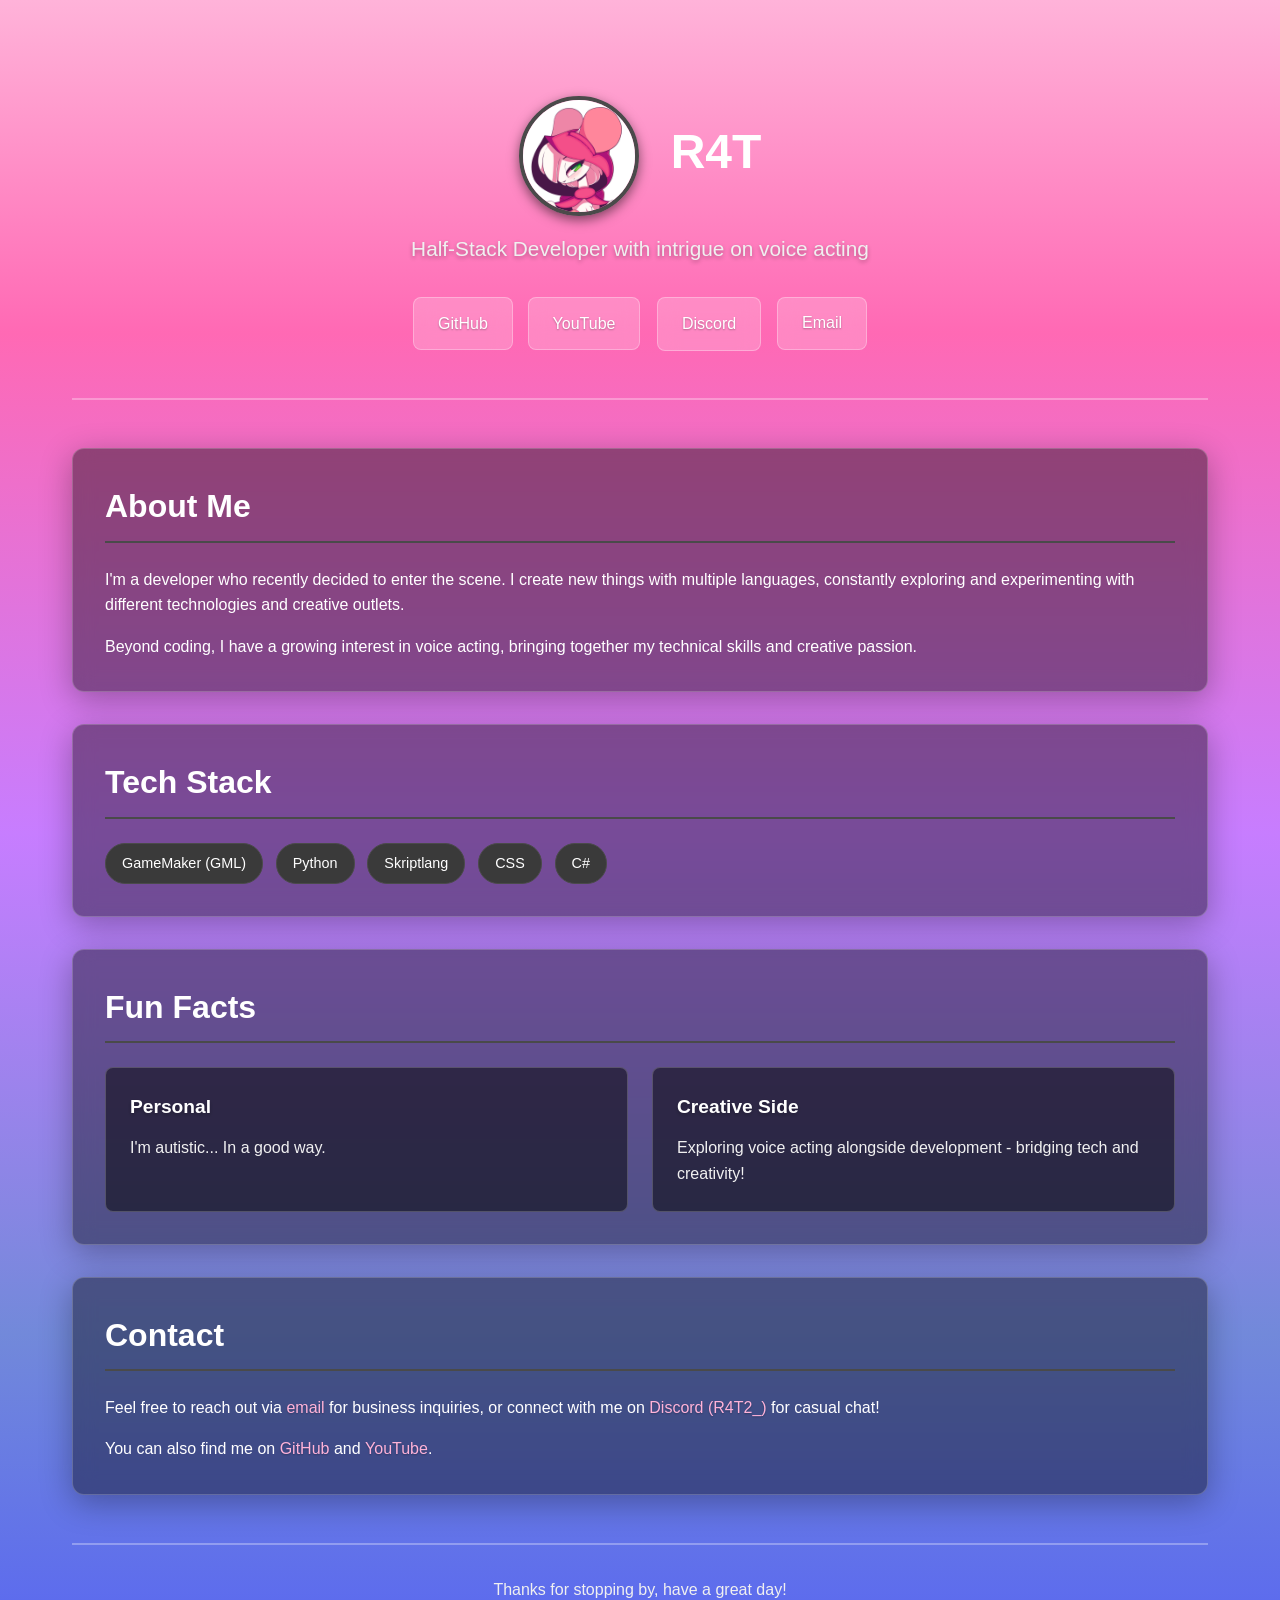
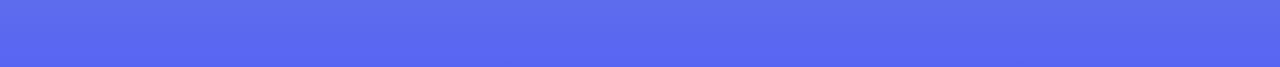
==== index.html @ 2de9c1d5 "main" ====
<!DOCTYPE html>
<html lang="en">
<head>
  <meta charset="UTF-8">
  <meta name="viewport" content="width=device-width, initial-scale=1.0">
  <title>R4T - Developer Portfolio</title>
  <style>
    * {
      margin: 0;
      padding: 0;
      box-sizing: border-box;
    }

    body {
      background: linear-gradient(180deg, #ffb3d9 0%, #ff69b4 20%, #c77dff 50%, #7289da 80%, #5865F2 100%);
      font-family: 'Segoe UI', Tahoma, Geneva, Verdana, sans-serif;
      color: #ffffff;
      line-height: 1.6;
      min-height: 100vh;
    }

    .container {
      max-width: 1200px;
      margin: 0 auto;
      padding: 2rem;
    }

    header {
      text-align: center;
      padding: 4rem 0 3rem;
      border-bottom: 2px solid rgba(255, 255, 255, 0.3);
      margin-bottom: 3rem;
    }

    .header-content {
      display: flex;
      align-items: center;
      justify-content: center;
      gap: 2rem;
      margin-bottom: 1rem;
      flex-wrap: wrap;
    }

    .profile-pic {
      width: 120px;
      height: 120px;
      border-radius: 50%;
      border: 4px solid #4a4a4a;
      object-fit: cover;
      box-shadow: 0 4px 12px rgba(0, 0, 0, 0.5);
    }

    h1 {
      font-size: 3rem;
      color: #ffffff;
      margin-bottom: 0.5rem;
      font-weight: 600;
    }

    .subtitle {
      font-size: 1.3rem;
      color: #f0f0f0;
      margin-bottom: 2rem;
      text-shadow: 0 2px 4px rgba(0, 0, 0, 0.3);
    }

    .quick-links {
      display: flex;
      gap: 1rem;
      justify-content: center;
      flex-wrap: wrap;
      margin-top: 2rem;
    }

    .btn {
      padding: 0.8rem 1.5rem;
      background: rgba(255, 255, 255, 0.2);
      color: #fff;
      text-decoration: none;
      border-radius: 8px;
      transition: all 0.3s ease;
      border: 1px solid rgba(255, 255, 255, 0.3);
      backdrop-filter: blur(10px);
    }

    .btn:hover {
      background: rgba(255, 255, 255, 0.3);
      transform: translateY(-2px);
      box-shadow: 0 4px 12px rgba(0, 0, 0, 0.2);
    }

    .section {
      background: rgba(0, 0, 0, 0.4);
      backdrop-filter: blur(10px);
      padding: 2rem;
      border-radius: 12px;
      margin-bottom: 2rem;
      border: 1px solid rgba(255, 255, 255, 0.2);
      box-shadow: 0 8px 32px rgba(0, 0, 0, 0.3);
    }

    h2 {
      color: #ffffff;
      font-size: 2rem;
      margin-bottom: 1.5rem;
      padding-bottom: 0.5rem;
      border-bottom: 2px solid #4a4a4a;
    }

    .info-grid {
      display: grid;
      grid-template-columns: repeat(auto-fit, minmax(250px, 1fr));
      gap: 1.5rem;
      margin-top: 1.5rem;
    }

    .info-card {
      background: rgba(0, 0, 0, 0.5);
      padding: 1.5rem;
      border-radius: 8px;
      border: 1px solid rgba(255, 255, 255, 0.2);
    }

    .info-card h3 {
      color: #fff;
      margin-bottom: 0.8rem;
      font-size: 1.2rem;
      text-shadow: 0 2px 4px rgba(0, 0, 0, 0.3);
    }

    .info-card p {
      color: #f0f0f0;
      line-height: 1.6;
    }

    a {
      color: #ffb3d9;
      text-decoration: none;
      transition: color 0.3s ease;
      font-weight: 500;
      text-shadow: 0 1px 2px rgba(0, 0, 0, 0.3);
    }

    a:hover {
      color: #ffd4ec;
      text-decoration: underline;
    }

    code {
      background: #1a1a1a;
      padding: 0.2rem 0.4rem;
      border-radius: 4px;
      font-family: 'Courier New', monospace;
      color: #e0e0e0;
    }

    .tech-stack {
      display: flex;
      flex-wrap: wrap;
      gap: 0.8rem;
      margin-top: 1rem;
    }

    .tech-tag {
      background: #3a3a3a;
      padding: 0.5rem 1rem;
      border-radius: 20px;
      font-size: 0.9rem;
      border: 1px solid #4a4a4a;
    }

    footer {
      text-align: center;
      padding: 2rem 0;
      margin-top: 3rem;
      border-top: 2px solid rgba(255, 255, 255, 0.3);
      color: #f0f0f0;
    }

    @media (max-width: 768px) {
      h1 {
        font-size: 2rem;
      }
      
      .subtitle {
        font-size: 1rem;
      }

      .container {
        padding: 1rem;
      }

      .section {
        padding: 1.5rem;
      }

      .header-content {
        flex-direction: column;
        gap: 1rem;
      }

      .profile-pic {
        width: 100px;
        height: 100px;
      }
    }
  </style>
  <link rel="icon" href="./assets/favicon.ico" type="image/x-icon">
  <meta name="description" content="R4T's developer portfolio - Half-Stack Developer with intrigue on voice acting">
</head>
<body>
  <div class="container">
    <header>
      <div class="header-content">
        <img src="./assets/R4T.png" alt="R4T profile picture" class="profile-pic">
        <h1>R4T</h1>
      </div>
      <p class="subtitle">Half-Stack Developer with intrigue on voice acting</p>
      <div class="quick-links">
        <a href="https://github.com/RATR2" class="btn" target="_blank" rel="noopener noreferrer">GitHub</a>
        <a href="https://www.youtube.com/@RATR_2" class="btn" target="_blank" rel="noopener noreferrer">YouTube</a>
        <a href="https://discord.com/users/R4T2_" class="btn" target="_blank" rel="noopener noreferrer">Discord</a>
        <a href="mailto:potatobear000@gmail.com" class="btn">Email</a>
      </div>
    </header>

    <section class="section">
      <h2>About Me</h2>
      <p>
        I'm a developer who recently decided to enter the scene. I create new things with multiple languages, constantly exploring and experimenting with different technologies and creative outlets.
      </p>
      <p style="margin-top: 1rem;">
        Beyond coding, I have a growing interest in voice acting, bringing together my technical skills and creative passion.
      </p>
    </section>

    <section class="section">
      <h2>Tech Stack</h2>
      <div class="tech-stack">
        <span class="tech-tag">GameMaker (GML)</span>
        <span class="tech-tag">Python</span>
        <span class="tech-tag">Skriptlang</span>
        <span class="tech-tag">CSS</span>
        <span class="tech-tag">C#</span>
      </div>
    </section>

    <section class="section">
      <h2>Fun Facts</h2>
      <div class="info-grid">
        <div class="info-card">
          <h3>Personal</h3>
          <p>I'm autistic... In a good way.</p>
        </div>
        <div class="info-card">
          <h3>Creative Side</h3>
          <p>Exploring voice acting alongside development - bridging tech and creativity!</p>
        </div>
      </div>
    </section>

    <section class="section">
      <h2>Contact</h2>
      <p>
        Feel free to reach out via <a href="mailto:potatobear000@gmail.com">email</a> for business inquiries, or connect with me on <a href="https://discord.com/users/R4T2_" target="_blank" rel="noopener noreferrer">Discord (R4T2_)</a> for casual chat!
      </p>
      <p style="margin-top: 1rem;">
        You can also find me on <a href="https://github.com/RATR2" target="_blank" rel="noopener noreferrer">GitHub</a> and <a href="https://www.youtube.com/@RATR_2" target="_blank" rel="noopener noreferrer">YouTube</a>.
      </p>
    </section>

    <footer>
      <p>Thanks for stopping by, have a great day!</p>
    </footer>
  </div>
</body>
</html>
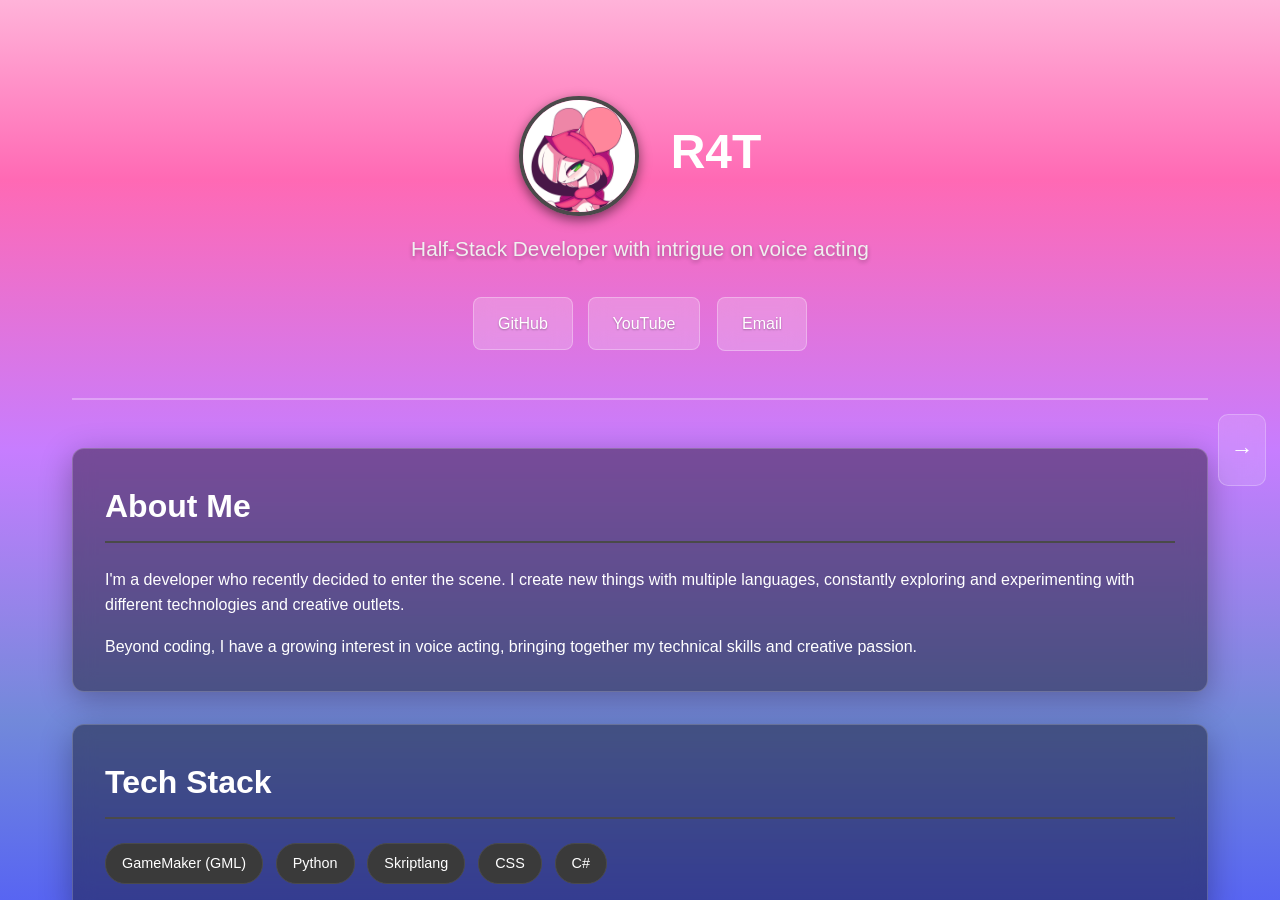
==== commit 2b478b90: "update" ====
--- a/index.html
+++ b/index.html
@@ -11,12 +11,41 @@
       box-sizing: border-box;
     }
 
-    body {
+    html, body {
+      overflow: hidden;
+      height: 100%;
+      width: 100%;
+    }
+
+    .pages-wrapper {
+      display: flex;
+      width: 200vw;
+      height: 100vh;
+      transition: transform 0.7s cubic-bezier(0.77, 0, 0.175, 1);
+      will-change: transform;
+    }
+
+    .page {
+      width: 100vw;
+      height: 100vh;
+      flex-shrink: 0;
+      overflow-y: auto;
+    }
+
+    /* ── PAGE 1 ── */
+    #page-1 {
       background: linear-gradient(180deg, #ffb3d9 0%, #ff69b4 20%, #c77dff 50%, #7289da 80%, #5865F2 100%);
       font-family: 'Segoe UI', Tahoma, Geneva, Verdana, sans-serif;
       color: #ffffff;
       line-height: 1.6;
-      min-height: 100vh;
+    }
+
+    /* ── PAGE 2 ── */
+    #page-2 {
+      background: linear-gradient(180deg, #0d0d1a 0%, #12122a 40%, #0a0a1f 100%);
+      font-family: 'Segoe UI', Tahoma, Geneva, Verdana, sans-serif;
+      color: #ffffff;
+      line-height: 1.6;
     }
 
     .container {
@@ -25,6 +54,37 @@
       padding: 2rem;
     }
 
+    /* ── NAV ARROWS ── */
+    .nav-arrow {
+      position: fixed;
+      top: 50%;
+      transform: translateY(-50%);
+      z-index: 1000;
+      background: rgba(255, 255, 255, 0.12);
+      backdrop-filter: blur(12px);
+      border: 1px solid rgba(255, 255, 255, 0.25);
+      color: #fff;
+      width: 48px;
+      height: 72px;
+      border-radius: 10px;
+      cursor: pointer;
+      display: flex;
+      align-items: center;
+      justify-content: center;
+      font-size: 1.4rem;
+      transition: background 0.25s, transform 0.25s;
+      user-select: none;
+    }
+
+    .nav-arrow:hover {
+      background: rgba(255, 255, 255, 0.25);
+      transform: translateY(-50%) scale(1.08);
+    }
+
+    #arrow-right { right: 14px; }
+    #arrow-left  { left: 14px; display: none; }
+
+    /* ── PAGE 1 STYLES ── */
     header {
       text-align: center;
       padding: 4rem 0 3rem;
@@ -97,6 +157,7 @@
       margin-bottom: 2rem;
       border: 1px solid rgba(255, 255, 255, 0.2);
       box-shadow: 0 8px 32px rgba(0, 0, 0, 0.3);
+      transition: transform 0.1s ease-out;
     }
 
     h2 {
@@ -119,6 +180,7 @@
       padding: 1.5rem;
       border-radius: 8px;
       border: 1px solid rgba(255, 255, 255, 0.2);
+      transition: transform 0.1s ease-out;
     }
 
     .info-card h3 {
@@ -177,101 +239,411 @@
       color: #f0f0f0;
     }
 
+    /* ── PAGE 2 STYLES ── */
+    .works-header {
+      text-align: center;
+      padding: 4rem 0 3rem;
+      border-bottom: 2px solid rgba(255, 255, 255, 0.1);
+      margin-bottom: 3rem;
+    }
+
+    .works-header h1 {
+      font-size: 3rem;
+      background: linear-gradient(135deg, #c77dff, #ffb3d9);
+      -webkit-background-clip: text;
+      -webkit-text-fill-color: transparent;
+      background-clip: text;
+    }
+
+    .works-header .subtitle {
+      color: rgba(255, 255, 255, 0.55);
+      font-size: 1.1rem;
+      text-shadow: none;
+    }
+
+    .work-card {
+      display: flex;
+      align-items: flex-start;
+      gap: 2rem;
+      background: rgba(255, 255, 255, 0.04);
+      border: 1px solid rgba(255, 255, 255, 0.1);
+      border-radius: 16px;
+      padding: 1.8rem;
+      margin-bottom: 1.8rem;
+      transition: border-color 0.3s, box-shadow 0.3s, transform 0.15s ease-out;
+    }
+
+    .work-card:hover {
+      border-color: rgba(199, 125, 255, 0.45);
+      box-shadow: 0 8px 40px rgba(199, 125, 255, 0.12);
+      transform: translateY(-2px);
+    }
+
+    .work-video {
+      flex-shrink: 0;
+      width: 280px;
+      aspect-ratio: 16 / 9;
+      border-radius: 10px;
+      overflow: hidden;
+      background: #0d0d1a;
+      border: 1px solid rgba(255, 255, 255, 0.08);
+    }
+
+    .work-video iframe {
+      width: 100%;
+      height: 100%;
+      border: none;
+      display: block;
+    }
+
+    .work-info { flex: 1; }
+
+    .work-info h3 {
+      font-size: 1.4rem;
+      color: #fff;
+      margin-bottom: 0.6rem;
+      font-weight: 600;
+    }
+
+    .work-info p {
+      color: rgba(255, 255, 255, 0.7);
+      line-height: 1.65;
+      font-size: 0.97rem;
+    }
+
+    .work-tags {
+      display: flex;
+      flex-wrap: wrap;
+      gap: 0.5rem;
+      margin-top: 1rem;
+    }
+
+    .work-tag {
+      background: rgba(199, 125, 255, 0.15);
+      border: 1px solid rgba(199, 125, 255, 0.35);
+      color: #d4a0ff;
+      padding: 0.25rem 0.75rem;
+      border-radius: 20px;
+      font-size: 0.82rem;
+    }
+
+    .works-footer {
+      text-align: center;
+      padding: 2rem 0;
+      margin-top: 3rem;
+      border-top: 1px solid rgba(255, 255, 255, 0.1);
+      color: rgba(255, 255, 255, 0.4);
+      font-size: 0.9rem;
+    }
+
     @media (max-width: 768px) {
-      h1 {
-        font-size: 2rem;
-      }
-      
-      .subtitle {
-        font-size: 1rem;
-      }
-
-      .container {
-        padding: 1rem;
-      }
-
-      .section {
-        padding: 1.5rem;
-      }
-
-      .header-content {
-        flex-direction: column;
-        gap: 1rem;
-      }
-
-      .profile-pic {
-        width: 100px;
-        height: 100px;
-      }
+      h1 { font-size: 2rem; }
+      .subtitle { font-size: 1rem; }
+      .container { padding: 1rem; }
+      .section { padding: 1.5rem; }
+      .header-content { flex-direction: column; gap: 1rem; }
+      .profile-pic { width: 100px; height: 100px; }
+      .work-card { flex-direction: column; gap: 1.2rem; }
+      .work-video { width: 100%; }
+      .nav-arrow { width: 38px; height: 58px; font-size: 1.1rem; }
     }
   </style>
   <link rel="icon" href="./assets/favicon.ico" type="image/x-icon">
   <meta name="description" content="R4T's developer portfolio - Half-Stack Developer with intrigue on voice acting">
 </head>
 <body>
-  <div class="container">
-    <header>
-      <div class="header-content">
-        <img src="./assets/R4T.png" alt="R4T profile picture" class="profile-pic">
-        <h1>R4T</h1>
+
+  <button class="nav-arrow" id="arrow-left"  aria-label="Go to About">&#8592;</button>
+  <button class="nav-arrow" id="arrow-right" aria-label="Go to Works">&#8594;</button>
+
+  <div class="pages-wrapper" id="pages-wrapper">
+
+    <!-- ══════════════ PAGE 1 — ABOUT ══════════════ -->
+    <div class="page" id="page-1">
+      <div class="container">
+        <header>
+          <div class="header-content">
+            <img src="./assets/R4T.png" alt="R4T profile picture" class="profile-pic">
+            <h1>R4T</h1>
+          </div>
+          <p class="subtitle">Half-Stack Developer with intrigue on voice acting</p>
+          <div class="quick-links">
+            <a href="https://github.com/RATR2" class="btn" target="_blank" rel="noopener noreferrer">GitHub</a>
+            <a href="https://www.youtube.com/@RATR_2" class="btn" target="_blank" rel="noopener noreferrer">YouTube</a>
+            <a href="/cdn-cgi/l/email-protection#03736c7762776c6166627133333343646e626a6f2d606c6e" class="btn">Email</a>
+          </div>
+        </header>
+
+        <section class="section" data-tilt>
+          <h2>About Me</h2>
+          <p>
+            I'm a developer who recently decided to enter the scene. I create new things with multiple languages, constantly exploring and experimenting with different technologies and creative outlets.
+          </p>
+          <p style="margin-top: 1rem;">
+            Beyond coding, I have a growing interest in voice acting, bringing together my technical skills and creative passion.
+          </p>
+        </section>
+
+        <section class="section" data-tilt>
+          <h2>Tech Stack</h2>
+          <div class="tech-stack">
+            <span class="tech-tag">GameMaker (GML)</span>
+            <span class="tech-tag">Python</span>
+            <span class="tech-tag">Skriptlang</span>
+            <span class="tech-tag">CSS</span>
+            <span class="tech-tag">C#</span>
+          </div>
+        </section>
+
+        <section class="section" data-tilt>
+          <h2>Fun Facts</h2>
+          <div class="info-grid">
+            <div class="info-card">
+              <h3>Personal</h3>
+              <p>I'm autistic... In a good way.</p>
+            </div>
+            <div class="info-card">
+              <h3>Creative Side</h3>
+              <p>Exploring voice acting alongside development - bridging tech and creativity!</p>
+            </div>
+          </div>
+        </section>
+
+        <section class="section" data-tilt>
+          <h2>Contact</h2>
+          <p>
+            Feel free to reach out via <a href="/cdn-cgi/l/email-protection#0878677c697c676a6d697a383838486f65696164266b6765">email</a> for business inquiries!
+          </p>
+          <p style="margin-top: 1rem;">
+            You can also find me on <a href="https://github.com/RATR2" target="_blank" rel="noopener noreferrer">GitHub</a> and <a href="https://www.youtube.com/@RATR_2" target="_blank" rel="noopener noreferrer">YouTube</a>.
+          </p>
+        </section>
+
+        <footer>
+          <p>Thanks for stopping by, have a great day!</p>
+        </footer>
       </div>
-      <p class="subtitle">Half-Stack Developer with intrigue on voice acting</p>
-      <div class="quick-links">
-        <a href="https://github.com/RATR2" class="btn" target="_blank" rel="noopener noreferrer">GitHub</a>
-        <a href="https://www.youtube.com/@RATR_2" class="btn" target="_blank" rel="noopener noreferrer">YouTube</a>
-        <a href="https://discord.com/users/R4T2_" class="btn" target="_blank" rel="noopener noreferrer">Discord</a>
-        <a href="mailto:potatobear000@gmail.com" class="btn">Email</a>
+    </div>
+
+    <!-- ══════════════ PAGE 2 — WORKS ══════════════ -->
+    <div class="page" id="page-2">
+      <div class="container">
+        <div class="works-header">
+          <h1>My Works</h1>
+          <p class="subtitle">Projects, plugins &amp; experiments</p>
+        </div>
+
+        <div class="work-card">
+          <div class="work-video">
+            <iframe referrerpolicy="strict-origin-when-cross-origin" src="https://www.youtube.com/embed/CAK4T8-maa0"
+              
+               ></iframe>
+          </div>
+          <div class="work-info">
+            <h3>GUI System Demo</h3>
+            <p>A fun personal project — a simple GUI with some cool features. Everything was handled client side.</p>
+            <div class="work-tags">
+              <span class="work-tag">Client-side</span>
+              <span class="work-tag">GUI</span>
+            </div>
+          </div>
+        </div>
+
+        <div class="work-card">
+          <div class="work-video">
+            <iframe referrerpolicy="strict-origin-when-cross-origin" src="https://www.youtube.com/embed/mYnFAqsI93s"
+              
+               ></iframe>
+          </div>
+          <div class="work-info">
+            <h3>Jujutsu Kaisen — Piercing Blood</h3>
+            <p>My second time using player animation techniques in Skript + BetterModel. A recreation of the Piercing Blood ability from JJK.</p>
+            <div class="work-tags">
+              <span class="work-tag">Skriptlang</span>
+              <span class="work-tag">BetterModel</span>
+              <span class="work-tag">Minecraft</span>
+            </div>
+          </div>
+        </div>
+
+        <div class="work-card">
+          <div class="work-video">
+            <iframe referrerpolicy="strict-origin-when-cross-origin" src="https://www.youtube.com/embed/eFWC4hpw1FM"
+              
+               ></iframe>
+          </div>
+          <div class="work-info">
+            <h3>Jujutsu Kaisen — Domain Expansion</h3>
+            <p>A minimal Domain Expansion-esque effect made with Skript + BetterModel. This was my first time ever using BetterModel.</p>
+            <div class="work-tags">
+              <span class="work-tag">Skriptlang</span>
+              <span class="work-tag">BetterModel</span>
+              <span class="work-tag">Minecraft</span>
+            </div>
+          </div>
+        </div>
+
+        <div class="work-card">
+          <div class="work-video">
+            <iframe referrerpolicy="strict-origin-when-cross-origin" src="https://www.youtube.com/embed/ex_nZgEmEiI"
+              
+               ></iframe>
+          </div>
+          <div class="work-info">
+            <h3>Rituals</h3>
+            <p>Custom ritual system for SMPs. Planning to remake this with BetterModel to make it even better.</p>
+            <div class="work-tags">
+              <span class="work-tag">Skriptlang</span>
+              <span class="work-tag">Minecraft</span>
+              <span class="work-tag">Commission-ready</span>
+            </div>
+          </div>
+        </div>
+
+        <div class="work-card">
+          <div class="work-video">
+            <iframe referrerpolicy="strict-origin-when-cross-origin" src="https://www.youtube.com/embed/Cyx90DedUnQ"
+              
+               ></iframe>
+          </div>
+          <div class="work-info">
+            <h3>Texturepack Commission</h3>
+            <p>A texturepack commission — the particles weren't mine, though I could definitely pull those off.</p>
+            <div class="work-tags">
+              <span class="work-tag">Texturepack</span>
+              <span class="work-tag">Commission</span>
+              <span class="work-tag">Minecraft</span>
+            </div>
+          </div>
+        </div>
+
+        <div class="work-card">
+          <div class="work-video">
+            <iframe referrerpolicy="strict-origin-when-cross-origin" src="https://www.youtube.com/embed/Oqjc1ruTnBg"
+              
+               ></iframe>
+          </div>
+          <div class="work-info">
+            <h3>Deltarune Mod</h3>
+            <p>Unrelated to Minecraft — I learned how to mod Deltarune and made this. A fun detour into GameMaker modding.</p>
+            <div class="work-tags">
+              <span class="work-tag">GameMaker</span>
+              <span class="work-tag">Deltarune</span>
+              <span class="work-tag">Modding</span>
+            </div>
+          </div>
+        </div>
+
+        <div class="work-card">
+          <div class="work-video">
+            <iframe referrerpolicy="strict-origin-when-cross-origin" src="https://www.youtube.com/embed/jq5yUU-wjas"
+              
+               ></iframe>
+          </div>
+          <div class="work-info">
+            <h3>Spark SMP Test</h3>
+            <p>One of my earliest developments ever — my very first ability. It never got used, but hey, we start somewhere. 😭</p>
+            <div class="work-tags">
+              <span class="work-tag">Skriptlang</span>
+              <span class="work-tag">Minecraft</span>
+              <span class="work-tag">First Project</span>
+            </div>
+          </div>
+        </div>
+
+        <div class="work-card">
+          <div class="work-video">
+            <iframe referrerpolicy="strict-origin-when-cross-origin" src="https://www.youtube.com/embed/JyWoLlxuLLM"
+              
+               ></iframe>
+          </div>
+          <div class="work-info">
+            <h3>Marine SMP</h3>
+            <p>Assisted on this project, handling mostly backend work. A fun collaboration overall.</p>
+            <div class="work-tags">
+              <span class="work-tag">Skriptlang</span>
+              <span class="work-tag">Minecraft</span>
+              <span class="work-tag">Collaboration</span>
+            </div>
+          </div>
+        </div>
+
+        <div class="work-card">
+          <div class="work-video">
+            <iframe referrerpolicy="strict-origin-when-cross-origin" src="https://www.youtube.com/embed/0_fOG9cK6gU"
+              
+               ></iframe>
+          </div>
+          <div class="work-info">
+            <h3>Chara?</h3>
+            <p>The pinnacle of my dev skills at the time. I could redo this now — much, much better.</p>
+            <div class="work-tags">
+              <span class="work-tag">Skriptlang</span>
+              <span class="work-tag">Minecraft</span>
+              <span class="work-tag">Showcase</span>
+            </div>
+          </div>
+        </div>
+
+        <div class="works-footer">
+          <p>More coming soon · <a href="https://github.com/RATR2" target="_blank" rel="noopener noreferrer">GitHub</a> · <a href="https://www.youtube.com/@RATR_2" target="_blank" rel="noopener noreferrer">YouTube</a></p>
+        </div>
       </div>
-    </header>
-
-    <section class="section">
-      <h2>About Me</h2>
-      <p>
-        I'm a developer who recently decided to enter the scene. I create new things with multiple languages, constantly exploring and experimenting with different technologies and creative outlets.
-      </p>
-      <p style="margin-top: 1rem;">
-        Beyond coding, I have a growing interest in voice acting, bringing together my technical skills and creative passion.
-      </p>
-    </section>
-
-    <section class="section">
-      <h2>Tech Stack</h2>
-      <div class="tech-stack">
-        <span class="tech-tag">GameMaker (GML)</span>
-        <span class="tech-tag">Python</span>
-        <span class="tech-tag">Skriptlang</span>
-        <span class="tech-tag">CSS</span>
-        <span class="tech-tag">C#</span>
-      </div>
-    </section>
-
-    <section class="section">
-      <h2>Fun Facts</h2>
-      <div class="info-grid">
-        <div class="info-card">
-          <h3>Personal</h3>
-          <p>I'm autistic... In a good way.</p>
-        </div>
-        <div class="info-card">
-          <h3>Creative Side</h3>
-          <p>Exploring voice acting alongside development - bridging tech and creativity!</p>
-        </div>
-      </div>
-    </section>
-
-    <section class="section">
-      <h2>Contact</h2>
-      <p>
-        Feel free to reach out via <a href="mailto:potatobear000@gmail.com">email</a> for business inquiries, or connect with me on <a href="https://discord.com/users/R4T2_" target="_blank" rel="noopener noreferrer">Discord (R4T2_)</a> for casual chat!
-      </p>
-      <p style="margin-top: 1rem;">
-        You can also find me on <a href="https://github.com/RATR2" target="_blank" rel="noopener noreferrer">GitHub</a> and <a href="https://www.youtube.com/@RATR_2" target="_blank" rel="noopener noreferrer">YouTube</a>.
-      </p>
-    </section>
-
-    <footer>
-      <p>Thanks for stopping by, have a great day!</p>
-    </footer>
-  </div>
+    </div>
+
+  </div><!-- /pages-wrapper -->
+
+  <script>
+    window.addEventListener('DOMContentLoaded', function() {
+      var wrapper    = document.getElementById('pages-wrapper');
+      var arrowLeft  = document.getElementById('arrow-left');
+      var arrowRight = document.getElementById('arrow-right');
+      var currentPage = 0;
+      var totalPages  = 2;
+
+      function goTo(page) {
+        currentPage = Math.max(0, Math.min(page, totalPages - 1));
+        wrapper.style.transform = 'translateX(-' + (currentPage * 100) + 'vw)';
+        arrowLeft.style.display  = currentPage > 0              ? 'flex' : 'none';
+        arrowRight.style.display = currentPage < totalPages - 1 ? 'flex' : 'none';
+      }
+
+      arrowRight.addEventListener('click', function() { goTo(currentPage + 1); });
+      arrowLeft.addEventListener ('click', function() { goTo(currentPage - 1); });
+
+      document.addEventListener('keydown', function(e) {
+        if (e.key === 'ArrowRight') goTo(currentPage + 1);
+        if (e.key === 'ArrowLeft')  goTo(currentPage - 1);
+      });
+    });
+
+    // Tilt effect (page 1 only)
+    const hasHover = window.matchMedia('(hover: hover) and (pointer: fine)').matches;
+    if (hasHover) {
+      document.querySelectorAll('[data-tilt]').forEach(section => {
+        section.addEventListener('mousemove', (e) => {
+          const rect = section.getBoundingClientRect();
+          const rotateX = (e.clientY - rect.top  - rect.height / 2) / 20;
+          const rotateY = (rect.width / 2 - (e.clientX - rect.left)) / 20;
+          section.style.transform = `perspective(1000px) rotateX(${rotateX}deg) rotateY(${rotateY}deg) scale(1.02)`;
+        });
+        section.addEventListener('mouseleave', () => {
+          section.style.transform = 'perspective(1000px) rotateX(0) rotateY(0) scale(1)';
+        });
+      });
+
+      document.querySelectorAll('.info-card').forEach(card => {
+        card.addEventListener('mousemove', (e) => {
+          const rect = card.getBoundingClientRect();
+          const rotateX = (e.clientY - rect.top  - rect.height / 2) / 30;
+          const rotateY = (rect.width / 2 - (e.clientX - rect.left)) / 30;
+          card.style.transform = `perspective(1000px) rotateX(${rotateX}deg) rotateY(${rotateY}deg)`;
+        });
+        card.addEventListener('mouseleave', () => {
+          card.style.transform = 'perspective(1000px) rotateX(0) rotateY(0)';
+        });
+      });
+    }
+  </script>
 </body>
 </html>
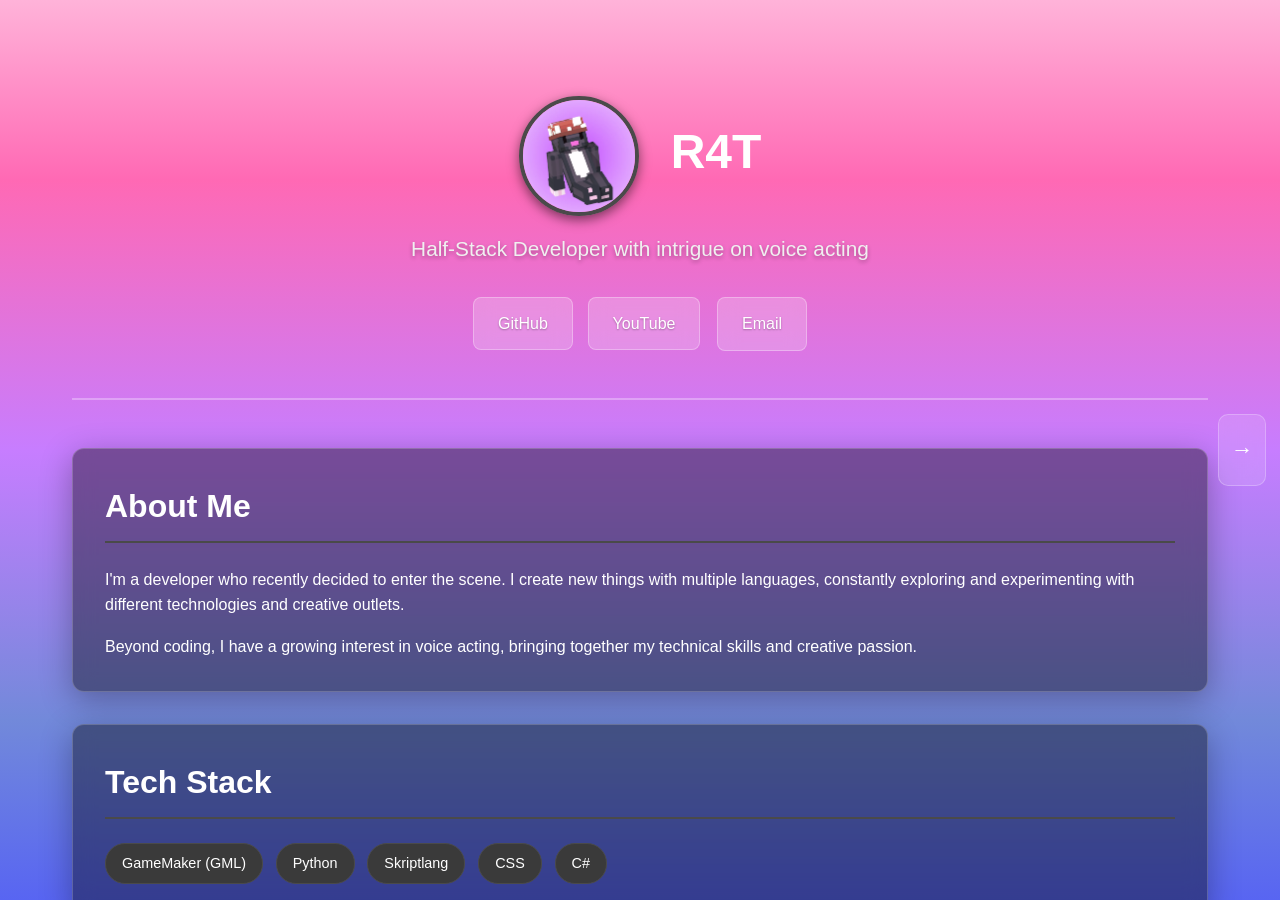
==== commit d266d6d5: "a" ====
--- a/index.html
+++ b/index.html
@@ -264,12 +264,12 @@
     .work-card {
       display: flex;
       align-items: flex-start;
-      gap: 2rem;
+      gap: 2.5rem;
       background: rgba(255, 255, 255, 0.04);
       border: 1px solid rgba(255, 255, 255, 0.1);
       border-radius: 16px;
-      padding: 1.8rem;
-      margin-bottom: 1.8rem;
+      padding: 2.5rem;
+      margin-bottom: 2.5rem;
       transition: border-color 0.3s, box-shadow 0.3s, transform 0.15s ease-out;
     }
 
@@ -281,7 +281,7 @@
 
     .work-video {
       flex-shrink: 0;
-      width: 280px;
+      width: 480px;
       aspect-ratio: 16 / 9;
       border-radius: 10px;
       overflow: hidden;
@@ -348,7 +348,7 @@
       .nav-arrow { width: 38px; height: 58px; font-size: 1.1rem; }
     }
   </style>
-  <link rel="icon" href="./assets/favicon.ico" type="image/x-icon">
+  <link rel="icon" href="./assets/R4T2.png" type="image/png">
   <meta name="description" content="R4T's developer portfolio - Half-Stack Developer with intrigue on voice acting">
 </head>
 <body>
@@ -358,12 +358,12 @@
 
   <div class="pages-wrapper" id="pages-wrapper">
 
-    <!-- ══════════════ PAGE 1 — ABOUT ══════════════ -->
+    <!-- ══════════════ PAGE 1 - ABOUT ══════════════ -->
     <div class="page" id="page-1">
       <div class="container">
         <header>
           <div class="header-content">
-            <img src="./assets/R4T.png" alt="R4T profile picture" class="profile-pic">
+            <img src="./assets/R4T2.png" alt="R4T profile picture" class="profile-pic">
             <h1>R4T</h1>
           </div>
           <p class="subtitle">Half-Stack Developer with intrigue on voice acting</p>
@@ -425,7 +425,7 @@
       </div>
     </div>
 
-    <!-- ══════════════ PAGE 2 — WORKS ══════════════ -->
+    <!-- ══════════════ PAGE 2 - WORKS ══════════════ -->
     <div class="page" id="page-2">
       <div class="container">
         <div class="works-header">
@@ -435,13 +435,13 @@
 
         <div class="work-card">
           <div class="work-video">
-            <iframe referrerpolicy="strict-origin-when-cross-origin" src="https://www.youtube.com/embed/CAK4T8-maa0"
+            <iframe referrerpolicy="strict-origin-when-cross-origin" allow="accelerometer; autoplay; clipboard-write; encrypted-media; gyroscope; picture-in-picture" allowfullscreen src="https://www.youtube.com/embed/CAK4T8-maa0"
               
                ></iframe>
           </div>
           <div class="work-info">
             <h3>GUI System Demo</h3>
-            <p>A fun personal project — a simple GUI with some cool features. Everything was handled client side.</p>
+            <p>A fun personal project - a simple GUI with some cool features. Everything was handled client side.</p>
             <div class="work-tags">
               <span class="work-tag">Client-side</span>
               <span class="work-tag">GUI</span>
@@ -451,12 +451,12 @@
 
         <div class="work-card">
           <div class="work-video">
-            <iframe referrerpolicy="strict-origin-when-cross-origin" src="https://www.youtube.com/embed/mYnFAqsI93s"
-              
-               ></iframe>
-          </div>
-          <div class="work-info">
-            <h3>Jujutsu Kaisen — Piercing Blood</h3>
+            <iframe referrerpolicy="strict-origin-when-cross-origin" allow="accelerometer; autoplay; clipboard-write; encrypted-media; gyroscope; picture-in-picture" allowfullscreen src="https://www.youtube.com/embed/mYnFAqsI93s"
+              
+               ></iframe>
+          </div>
+          <div class="work-info">
+            <h3>Jujutsu Kaisen - Piercing Blood</h3>
             <p>My second time using player animation techniques in Skript + BetterModel. A recreation of the Piercing Blood ability from JJK.</p>
             <div class="work-tags">
               <span class="work-tag">Skriptlang</span>
@@ -468,12 +468,12 @@
 
         <div class="work-card">
           <div class="work-video">
-            <iframe referrerpolicy="strict-origin-when-cross-origin" src="https://www.youtube.com/embed/eFWC4hpw1FM"
-              
-               ></iframe>
-          </div>
-          <div class="work-info">
-            <h3>Jujutsu Kaisen — Domain Expansion</h3>
+            <iframe referrerpolicy="strict-origin-when-cross-origin" allow="accelerometer; autoplay; clipboard-write; encrypted-media; gyroscope; picture-in-picture" allowfullscreen src="https://www.youtube.com/embed/eFWC4hpw1FM"
+              
+               ></iframe>
+          </div>
+          <div class="work-info">
+            <h3>Jujutsu Kaisen - Domain Expansion</h3>
             <p>A minimal Domain Expansion-esque effect made with Skript + BetterModel. This was my first time ever using BetterModel.</p>
             <div class="work-tags">
               <span class="work-tag">Skriptlang</span>
@@ -485,7 +485,7 @@
 
         <div class="work-card">
           <div class="work-video">
-            <iframe referrerpolicy="strict-origin-when-cross-origin" src="https://www.youtube.com/embed/ex_nZgEmEiI"
+            <iframe referrerpolicy="strict-origin-when-cross-origin" allow="accelerometer; autoplay; clipboard-write; encrypted-media; gyroscope; picture-in-picture" allowfullscreen src="https://www.youtube.com/embed/ex_nZgEmEiI"
               
                ></iframe>
           </div>
@@ -502,13 +502,13 @@
 
         <div class="work-card">
           <div class="work-video">
-            <iframe referrerpolicy="strict-origin-when-cross-origin" src="https://www.youtube.com/embed/Cyx90DedUnQ"
+            <iframe referrerpolicy="strict-origin-when-cross-origin" allow="accelerometer; autoplay; clipboard-write; encrypted-media; gyroscope; picture-in-picture" allowfullscreen src="https://www.youtube.com/embed/Cyx90DedUnQ"
               
                ></iframe>
           </div>
           <div class="work-info">
             <h3>Texturepack Commission</h3>
-            <p>A texturepack commission — the particles weren't mine, though I could definitely pull those off.</p>
+            <p>A texturepack commission - the particles weren't mine, though I could definitely pull those off.</p>
             <div class="work-tags">
               <span class="work-tag">Texturepack</span>
               <span class="work-tag">Commission</span>
@@ -519,13 +519,13 @@
 
         <div class="work-card">
           <div class="work-video">
-            <iframe referrerpolicy="strict-origin-when-cross-origin" src="https://www.youtube.com/embed/Oqjc1ruTnBg"
+            <iframe referrerpolicy="strict-origin-when-cross-origin" allow="accelerometer; autoplay; clipboard-write; encrypted-media; gyroscope; picture-in-picture" allowfullscreen src="https://www.youtube.com/embed/Oqjc1ruTnBg"
               
                ></iframe>
           </div>
           <div class="work-info">
             <h3>Deltarune Mod</h3>
-            <p>Unrelated to Minecraft — I learned how to mod Deltarune and made this. A fun detour into GameMaker modding.</p>
+            <p>Unrelated to Minecraft - I learned how to mod Deltarune and made this. A fun detour into GameMaker modding.</p>
             <div class="work-tags">
               <span class="work-tag">GameMaker</span>
               <span class="work-tag">Deltarune</span>
@@ -536,13 +536,13 @@
 
         <div class="work-card">
           <div class="work-video">
-            <iframe referrerpolicy="strict-origin-when-cross-origin" src="https://www.youtube.com/embed/jq5yUU-wjas"
+            <iframe referrerpolicy="strict-origin-when-cross-origin" allow="accelerometer; autoplay; clipboard-write; encrypted-media; gyroscope; picture-in-picture" allowfullscreen src="https://www.youtube.com/embed/jq5yUU-wjas"
               
                ></iframe>
           </div>
           <div class="work-info">
             <h3>Spark SMP Test</h3>
-            <p>One of my earliest developments ever — my very first ability. It never got used, but hey, we start somewhere. 😭</p>
+            <p>One of my earliest developments ever - my very first ability. It never got used, but hey, we start somewhere. 😭</p>
             <div class="work-tags">
               <span class="work-tag">Skriptlang</span>
               <span class="work-tag">Minecraft</span>
@@ -553,7 +553,7 @@
 
         <div class="work-card">
           <div class="work-video">
-            <iframe referrerpolicy="strict-origin-when-cross-origin" src="https://www.youtube.com/embed/JyWoLlxuLLM"
+            <iframe referrerpolicy="strict-origin-when-cross-origin" allow="accelerometer; autoplay; clipboard-write; encrypted-media; gyroscope; picture-in-picture" allowfullscreen src="https://www.youtube.com/embed/JyWoLlxuLLM"
               
                ></iframe>
           </div>
@@ -570,13 +570,13 @@
 
         <div class="work-card">
           <div class="work-video">
-            <iframe referrerpolicy="strict-origin-when-cross-origin" src="https://www.youtube.com/embed/0_fOG9cK6gU"
+            <iframe referrerpolicy="strict-origin-when-cross-origin" allow="accelerometer; autoplay; clipboard-write; encrypted-media; gyroscope; picture-in-picture" allowfullscreen src="https://www.youtube.com/embed/0_fOG9cK6gU"
               
                ></iframe>
           </div>
           <div class="work-info">
             <h3>Chara?</h3>
-            <p>The pinnacle of my dev skills at the time. I could redo this now — much, much better.</p>
+            <p>The pinnacle of my dev skills at the time. I could redo this now - much, much better.</p>
             <div class="work-tags">
               <span class="work-tag">Skriptlang</span>
               <span class="work-tag">Minecraft</span>
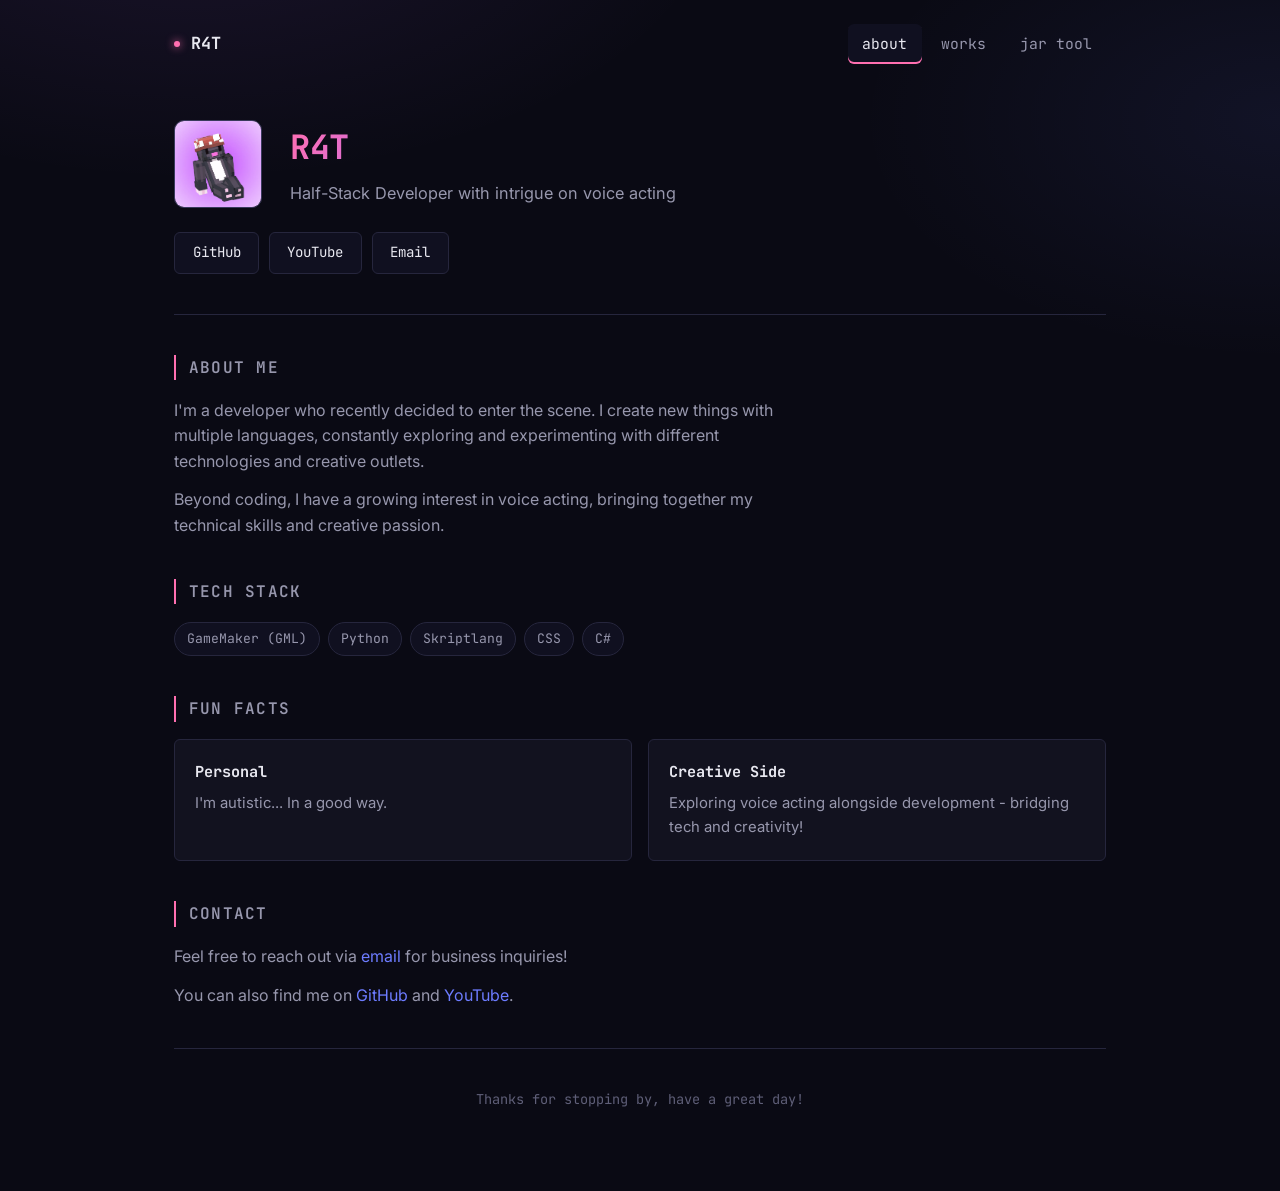
==== commit b0efc338: "finally updated this shi" ====
--- a/index.html
+++ b/index.html
@@ -3,647 +3,95 @@
 <head>
   <meta charset="UTF-8">
   <meta name="viewport" content="width=device-width, initial-scale=1.0">
-  <title>R4T - Developer Portfolio</title>
-  <style>
-    * {
-      margin: 0;
-      padding: 0;
-      box-sizing: border-box;
-    }
-
-    html, body {
-      overflow: hidden;
-      height: 100%;
-      width: 100%;
-    }
-
-    .pages-wrapper {
-      display: flex;
-      width: 200vw;
-      height: 100vh;
-      transition: transform 0.7s cubic-bezier(0.77, 0, 0.175, 1);
-      will-change: transform;
-    }
-
-    .page {
-      width: 100vw;
-      height: 100vh;
-      flex-shrink: 0;
-      overflow-y: auto;
-    }
-
-    /* ── PAGE 1 ── */
-    #page-1 {
-      background: linear-gradient(180deg, #ffb3d9 0%, #ff69b4 20%, #c77dff 50%, #7289da 80%, #5865F2 100%);
-      font-family: 'Segoe UI', Tahoma, Geneva, Verdana, sans-serif;
-      color: #ffffff;
-      line-height: 1.6;
-    }
-
-    /* ── PAGE 2 ── */
-    #page-2 {
-      background: linear-gradient(180deg, #0d0d1a 0%, #12122a 40%, #0a0a1f 100%);
-      font-family: 'Segoe UI', Tahoma, Geneva, Verdana, sans-serif;
-      color: #ffffff;
-      line-height: 1.6;
-    }
-
-    .container {
-      max-width: 1200px;
-      margin: 0 auto;
-      padding: 2rem;
-    }
-
-    /* ── NAV ARROWS ── */
-    .nav-arrow {
-      position: fixed;
-      top: 50%;
-      transform: translateY(-50%);
-      z-index: 1000;
-      background: rgba(255, 255, 255, 0.12);
-      backdrop-filter: blur(12px);
-      border: 1px solid rgba(255, 255, 255, 0.25);
-      color: #fff;
-      width: 48px;
-      height: 72px;
-      border-radius: 10px;
-      cursor: pointer;
-      display: flex;
-      align-items: center;
-      justify-content: center;
-      font-size: 1.4rem;
-      transition: background 0.25s, transform 0.25s;
-      user-select: none;
-    }
-
-    .nav-arrow:hover {
-      background: rgba(255, 255, 255, 0.25);
-      transform: translateY(-50%) scale(1.08);
-    }
-
-    #arrow-right { right: 14px; }
-    #arrow-left  { left: 14px; display: none; }
-
-    /* ── PAGE 1 STYLES ── */
-    header {
-      text-align: center;
-      padding: 4rem 0 3rem;
-      border-bottom: 2px solid rgba(255, 255, 255, 0.3);
-      margin-bottom: 3rem;
-    }
-
-    .header-content {
-      display: flex;
-      align-items: center;
-      justify-content: center;
-      gap: 2rem;
-      margin-bottom: 1rem;
-      flex-wrap: wrap;
-    }
-
-    .profile-pic {
-      width: 120px;
-      height: 120px;
-      border-radius: 50%;
-      border: 4px solid #4a4a4a;
-      object-fit: cover;
-      box-shadow: 0 4px 12px rgba(0, 0, 0, 0.5);
-    }
-
-    h1 {
-      font-size: 3rem;
-      color: #ffffff;
-      margin-bottom: 0.5rem;
-      font-weight: 600;
-    }
-
-    .subtitle {
-      font-size: 1.3rem;
-      color: #f0f0f0;
-      margin-bottom: 2rem;
-      text-shadow: 0 2px 4px rgba(0, 0, 0, 0.3);
-    }
-
-    .quick-links {
-      display: flex;
-      gap: 1rem;
-      justify-content: center;
-      flex-wrap: wrap;
-      margin-top: 2rem;
-    }
-
-    .btn {
-      padding: 0.8rem 1.5rem;
-      background: rgba(255, 255, 255, 0.2);
-      color: #fff;
-      text-decoration: none;
-      border-radius: 8px;
-      transition: all 0.3s ease;
-      border: 1px solid rgba(255, 255, 255, 0.3);
-      backdrop-filter: blur(10px);
-    }
-
-    .btn:hover {
-      background: rgba(255, 255, 255, 0.3);
-      transform: translateY(-2px);
-      box-shadow: 0 4px 12px rgba(0, 0, 0, 0.2);
-    }
-
-    .section {
-      background: rgba(0, 0, 0, 0.4);
-      backdrop-filter: blur(10px);
-      padding: 2rem;
-      border-radius: 12px;
-      margin-bottom: 2rem;
-      border: 1px solid rgba(255, 255, 255, 0.2);
-      box-shadow: 0 8px 32px rgba(0, 0, 0, 0.3);
-      transition: transform 0.1s ease-out;
-    }
-
-    h2 {
-      color: #ffffff;
-      font-size: 2rem;
-      margin-bottom: 1.5rem;
-      padding-bottom: 0.5rem;
-      border-bottom: 2px solid #4a4a4a;
-    }
-
-    .info-grid {
-      display: grid;
-      grid-template-columns: repeat(auto-fit, minmax(250px, 1fr));
-      gap: 1.5rem;
-      margin-top: 1.5rem;
-    }
-
-    .info-card {
-      background: rgba(0, 0, 0, 0.5);
-      padding: 1.5rem;
-      border-radius: 8px;
-      border: 1px solid rgba(255, 255, 255, 0.2);
-      transition: transform 0.1s ease-out;
-    }
-
-    .info-card h3 {
-      color: #fff;
-      margin-bottom: 0.8rem;
-      font-size: 1.2rem;
-      text-shadow: 0 2px 4px rgba(0, 0, 0, 0.3);
-    }
-
-    .info-card p {
-      color: #f0f0f0;
-      line-height: 1.6;
-    }
-
-    a {
-      color: #ffb3d9;
-      text-decoration: none;
-      transition: color 0.3s ease;
-      font-weight: 500;
-      text-shadow: 0 1px 2px rgba(0, 0, 0, 0.3);
-    }
-
-    a:hover {
-      color: #ffd4ec;
-      text-decoration: underline;
-    }
-
-    code {
-      background: #1a1a1a;
-      padding: 0.2rem 0.4rem;
-      border-radius: 4px;
-      font-family: 'Courier New', monospace;
-      color: #e0e0e0;
-    }
-
-    .tech-stack {
-      display: flex;
-      flex-wrap: wrap;
-      gap: 0.8rem;
-      margin-top: 1rem;
-    }
-
-    .tech-tag {
-      background: #3a3a3a;
-      padding: 0.5rem 1rem;
-      border-radius: 20px;
-      font-size: 0.9rem;
-      border: 1px solid #4a4a4a;
-    }
-
-    footer {
-      text-align: center;
-      padding: 2rem 0;
-      margin-top: 3rem;
-      border-top: 2px solid rgba(255, 255, 255, 0.3);
-      color: #f0f0f0;
-    }
-
-    /* ── PAGE 2 STYLES ── */
-    .works-header {
-      text-align: center;
-      padding: 4rem 0 3rem;
-      border-bottom: 2px solid rgba(255, 255, 255, 0.1);
-      margin-bottom: 3rem;
-    }
-
-    .works-header h1 {
-      font-size: 3rem;
-      background: linear-gradient(135deg, #c77dff, #ffb3d9);
-      -webkit-background-clip: text;
-      -webkit-text-fill-color: transparent;
-      background-clip: text;
-    }
-
-    .works-header .subtitle {
-      color: rgba(255, 255, 255, 0.55);
-      font-size: 1.1rem;
-      text-shadow: none;
-    }
-
-    .work-card {
-      display: flex;
-      align-items: flex-start;
-      gap: 2.5rem;
-      background: rgba(255, 255, 255, 0.04);
-      border: 1px solid rgba(255, 255, 255, 0.1);
-      border-radius: 16px;
-      padding: 2.5rem;
-      margin-bottom: 2.5rem;
-      transition: border-color 0.3s, box-shadow 0.3s, transform 0.15s ease-out;
-    }
-
-    .work-card:hover {
-      border-color: rgba(199, 125, 255, 0.45);
-      box-shadow: 0 8px 40px rgba(199, 125, 255, 0.12);
-      transform: translateY(-2px);
-    }
-
-    .work-video {
-      flex-shrink: 0;
-      width: 480px;
-      aspect-ratio: 16 / 9;
-      border-radius: 10px;
-      overflow: hidden;
-      background: #0d0d1a;
-      border: 1px solid rgba(255, 255, 255, 0.08);
-    }
-
-    .work-video iframe {
-      width: 100%;
-      height: 100%;
-      border: none;
-      display: block;
-    }
-
-    .work-info { flex: 1; }
-
-    .work-info h3 {
-      font-size: 1.4rem;
-      color: #fff;
-      margin-bottom: 0.6rem;
-      font-weight: 600;
-    }
-
-    .work-info p {
-      color: rgba(255, 255, 255, 0.7);
-      line-height: 1.65;
-      font-size: 0.97rem;
-    }
-
-    .work-tags {
-      display: flex;
-      flex-wrap: wrap;
-      gap: 0.5rem;
-      margin-top: 1rem;
-    }
-
-    .work-tag {
-      background: rgba(199, 125, 255, 0.15);
-      border: 1px solid rgba(199, 125, 255, 0.35);
-      color: #d4a0ff;
-      padding: 0.25rem 0.75rem;
-      border-radius: 20px;
-      font-size: 0.82rem;
-    }
-
-    .works-footer {
-      text-align: center;
-      padding: 2rem 0;
-      margin-top: 3rem;
-      border-top: 1px solid rgba(255, 255, 255, 0.1);
-      color: rgba(255, 255, 255, 0.4);
-      font-size: 0.9rem;
-    }
-
-    @media (max-width: 768px) {
-      h1 { font-size: 2rem; }
-      .subtitle { font-size: 1rem; }
-      .container { padding: 1rem; }
-      .section { padding: 1.5rem; }
-      .header-content { flex-direction: column; gap: 1rem; }
-      .profile-pic { width: 100px; height: 100px; }
-      .work-card { flex-direction: column; gap: 1.2rem; }
-      .work-video { width: 100%; }
-      .nav-arrow { width: 38px; height: 58px; font-size: 1.1rem; }
-    }
-  </style>
+  <title>R4T</title>
+  <meta name="description" content="R4T's developer portfolio - Half-Stack Developer with intrigue on voice acting">
   <link rel="icon" href="./assets/R4T2.png" type="image/png">
-  <meta name="description" content="R4T's developer portfolio - Half-Stack Developer with intrigue on voice acting">
+  <link rel="preconnect" href="https://fonts.googleapis.com">
+  <link rel="preconnect" href="https://fonts.gstatic.com" crossorigin>
+  <link href="https://fonts.googleapis.com/css2?family=JetBrains+Mono:wght@400;600;700&family=Inter:wght@400;500;600&display=swap" rel="stylesheet">
+  <link rel="stylesheet" href="./assets/style.css">
 </head>
 <body>
 
-  <button class="nav-arrow" id="arrow-left"  aria-label="Go to About">&#8592;</button>
-  <button class="nav-arrow" id="arrow-right" aria-label="Go to Works">&#8594;</button>
+  <nav class="site-nav">
+    <div class="brand">
+      <span class="dot"></span>
+      R4T
+    </div>
+    <div class="nav-links">
+      <a href="./index.html" class="active">about</a>
+      <a href="./works.html">works</a>
+      <a href="./jar-tool.html">jar&nbsp;tool</a>
+    </div>
+  </nav>
 
-  <div class="pages-wrapper" id="pages-wrapper">
+  <main class="page-shell">
 
-    <!-- ══════════════ PAGE 1 - ABOUT ══════════════ -->
-    <div class="page" id="page-1">
-      <div class="container">
-        <header>
-          <div class="header-content">
-            <img src="./assets/R4T2.png" alt="R4T profile picture" class="profile-pic">
-            <h1>R4T</h1>
-          </div>
+    <header class="hero">
+      <div class="hero-row">
+        <img src="./assets/R4T2.png" alt="R4T profile picture" class="profile-pic">
+        <div>
+          <h1>R4T</h1>
           <p class="subtitle">Half-Stack Developer with intrigue on voice acting</p>
-          <div class="quick-links">
-            <a href="https://github.com/RATR2" class="btn" target="_blank" rel="noopener noreferrer">GitHub</a>
-            <a href="https://www.youtube.com/@RATR_2" class="btn" target="_blank" rel="noopener noreferrer">YouTube</a>
-            <a href="/cdn-cgi/l/email-protection#03736c7762776c6166627133333343646e626a6f2d606c6e" class="btn">Email</a>
-          </div>
-        </header>
-
-        <section class="section" data-tilt>
-          <h2>About Me</h2>
-          <p>
-            I'm a developer who recently decided to enter the scene. I create new things with multiple languages, constantly exploring and experimenting with different technologies and creative outlets.
-          </p>
-          <p style="margin-top: 1rem;">
-            Beyond coding, I have a growing interest in voice acting, bringing together my technical skills and creative passion.
-          </p>
-        </section>
-
-        <section class="section" data-tilt>
-          <h2>Tech Stack</h2>
-          <div class="tech-stack">
-            <span class="tech-tag">GameMaker (GML)</span>
-            <span class="tech-tag">Python</span>
-            <span class="tech-tag">Skriptlang</span>
-            <span class="tech-tag">CSS</span>
-            <span class="tech-tag">C#</span>
-          </div>
-        </section>
-
-        <section class="section" data-tilt>
-          <h2>Fun Facts</h2>
-          <div class="info-grid">
-            <div class="info-card">
-              <h3>Personal</h3>
-              <p>I'm autistic... In a good way.</p>
-            </div>
-            <div class="info-card">
-              <h3>Creative Side</h3>
-              <p>Exploring voice acting alongside development - bridging tech and creativity!</p>
-            </div>
-          </div>
-        </section>
-
-        <section class="section" data-tilt>
-          <h2>Contact</h2>
-          <p>
-            Feel free to reach out via <a href="/cdn-cgi/l/email-protection#0878677c697c676a6d697a383838486f65696164266b6765">email</a> for business inquiries!
-          </p>
-          <p style="margin-top: 1rem;">
-            You can also find me on <a href="https://github.com/RATR2" target="_blank" rel="noopener noreferrer">GitHub</a> and <a href="https://www.youtube.com/@RATR_2" target="_blank" rel="noopener noreferrer">YouTube</a>.
-          </p>
-        </section>
-
-        <footer>
-          <p>Thanks for stopping by, have a great day!</p>
-        </footer>
-      </div>
-    </div>
-
-    <!-- ══════════════ PAGE 2 - WORKS ══════════════ -->
-    <div class="page" id="page-2">
-      <div class="container">
-        <div class="works-header">
-          <h1>My Works</h1>
-          <p class="subtitle">Projects, plugins &amp; experiments</p>
-        </div>
-
-        <div class="work-card">
-          <div class="work-video">
-            <iframe referrerpolicy="strict-origin-when-cross-origin" allow="accelerometer; autoplay; clipboard-write; encrypted-media; gyroscope; picture-in-picture" allowfullscreen src="https://www.youtube.com/embed/CAK4T8-maa0"
-              
-               ></iframe>
-          </div>
-          <div class="work-info">
-            <h3>GUI System Demo</h3>
-            <p>A fun personal project - a simple GUI with some cool features. Everything was handled client side.</p>
-            <div class="work-tags">
-              <span class="work-tag">Client-side</span>
-              <span class="work-tag">GUI</span>
-            </div>
-          </div>
-        </div>
-
-        <div class="work-card">
-          <div class="work-video">
-            <iframe referrerpolicy="strict-origin-when-cross-origin" allow="accelerometer; autoplay; clipboard-write; encrypted-media; gyroscope; picture-in-picture" allowfullscreen src="https://www.youtube.com/embed/mYnFAqsI93s"
-              
-               ></iframe>
-          </div>
-          <div class="work-info">
-            <h3>Jujutsu Kaisen - Piercing Blood</h3>
-            <p>My second time using player animation techniques in Skript + BetterModel. A recreation of the Piercing Blood ability from JJK.</p>
-            <div class="work-tags">
-              <span class="work-tag">Skriptlang</span>
-              <span class="work-tag">BetterModel</span>
-              <span class="work-tag">Minecraft</span>
-            </div>
-          </div>
-        </div>
-
-        <div class="work-card">
-          <div class="work-video">
-            <iframe referrerpolicy="strict-origin-when-cross-origin" allow="accelerometer; autoplay; clipboard-write; encrypted-media; gyroscope; picture-in-picture" allowfullscreen src="https://www.youtube.com/embed/eFWC4hpw1FM"
-              
-               ></iframe>
-          </div>
-          <div class="work-info">
-            <h3>Jujutsu Kaisen - Domain Expansion</h3>
-            <p>A minimal Domain Expansion-esque effect made with Skript + BetterModel. This was my first time ever using BetterModel.</p>
-            <div class="work-tags">
-              <span class="work-tag">Skriptlang</span>
-              <span class="work-tag">BetterModel</span>
-              <span class="work-tag">Minecraft</span>
-            </div>
-          </div>
-        </div>
-
-        <div class="work-card">
-          <div class="work-video">
-            <iframe referrerpolicy="strict-origin-when-cross-origin" allow="accelerometer; autoplay; clipboard-write; encrypted-media; gyroscope; picture-in-picture" allowfullscreen src="https://www.youtube.com/embed/ex_nZgEmEiI"
-              
-               ></iframe>
-          </div>
-          <div class="work-info">
-            <h3>Rituals</h3>
-            <p>Custom ritual system for SMPs. Planning to remake this with BetterModel to make it even better.</p>
-            <div class="work-tags">
-              <span class="work-tag">Skriptlang</span>
-              <span class="work-tag">Minecraft</span>
-              <span class="work-tag">Commission-ready</span>
-            </div>
-          </div>
-        </div>
-
-        <div class="work-card">
-          <div class="work-video">
-            <iframe referrerpolicy="strict-origin-when-cross-origin" allow="accelerometer; autoplay; clipboard-write; encrypted-media; gyroscope; picture-in-picture" allowfullscreen src="https://www.youtube.com/embed/Cyx90DedUnQ"
-              
-               ></iframe>
-          </div>
-          <div class="work-info">
-            <h3>Texturepack Commission</h3>
-            <p>A texturepack commission - the particles weren't mine, though I could definitely pull those off.</p>
-            <div class="work-tags">
-              <span class="work-tag">Texturepack</span>
-              <span class="work-tag">Commission</span>
-              <span class="work-tag">Minecraft</span>
-            </div>
-          </div>
-        </div>
-
-        <div class="work-card">
-          <div class="work-video">
-            <iframe referrerpolicy="strict-origin-when-cross-origin" allow="accelerometer; autoplay; clipboard-write; encrypted-media; gyroscope; picture-in-picture" allowfullscreen src="https://www.youtube.com/embed/Oqjc1ruTnBg"
-              
-               ></iframe>
-          </div>
-          <div class="work-info">
-            <h3>Deltarune Mod</h3>
-            <p>Unrelated to Minecraft - I learned how to mod Deltarune and made this. A fun detour into GameMaker modding.</p>
-            <div class="work-tags">
-              <span class="work-tag">GameMaker</span>
-              <span class="work-tag">Deltarune</span>
-              <span class="work-tag">Modding</span>
-            </div>
-          </div>
-        </div>
-
-        <div class="work-card">
-          <div class="work-video">
-            <iframe referrerpolicy="strict-origin-when-cross-origin" allow="accelerometer; autoplay; clipboard-write; encrypted-media; gyroscope; picture-in-picture" allowfullscreen src="https://www.youtube.com/embed/jq5yUU-wjas"
-              
-               ></iframe>
-          </div>
-          <div class="work-info">
-            <h3>Spark SMP Test</h3>
-            <p>One of my earliest developments ever - my very first ability. It never got used, but hey, we start somewhere. 😭</p>
-            <div class="work-tags">
-              <span class="work-tag">Skriptlang</span>
-              <span class="work-tag">Minecraft</span>
-              <span class="work-tag">First Project</span>
-            </div>
-          </div>
-        </div>
-
-        <div class="work-card">
-          <div class="work-video">
-            <iframe referrerpolicy="strict-origin-when-cross-origin" allow="accelerometer; autoplay; clipboard-write; encrypted-media; gyroscope; picture-in-picture" allowfullscreen src="https://www.youtube.com/embed/JyWoLlxuLLM"
-              
-               ></iframe>
-          </div>
-          <div class="work-info">
-            <h3>Marine SMP</h3>
-            <p>Assisted on this project, handling mostly backend work. A fun collaboration overall.</p>
-            <div class="work-tags">
-              <span class="work-tag">Skriptlang</span>
-              <span class="work-tag">Minecraft</span>
-              <span class="work-tag">Collaboration</span>
-            </div>
-          </div>
-        </div>
-
-        <div class="work-card">
-          <div class="work-video">
-            <iframe referrerpolicy="strict-origin-when-cross-origin" allow="accelerometer; autoplay; clipboard-write; encrypted-media; gyroscope; picture-in-picture" allowfullscreen src="https://www.youtube.com/embed/0_fOG9cK6gU"
-              
-               ></iframe>
-          </div>
-          <div class="work-info">
-            <h3>Chara?</h3>
-            <p>The pinnacle of my dev skills at the time. I could redo this now - much, much better.</p>
-            <div class="work-tags">
-              <span class="work-tag">Skriptlang</span>
-              <span class="work-tag">Minecraft</span>
-              <span class="work-tag">Showcase</span>
-            </div>
-          </div>
-        </div>
-
-        <div class="works-footer">
-          <p>More coming soon · <a href="https://github.com/RATR2" target="_blank" rel="noopener noreferrer">GitHub</a> · <a href="https://www.youtube.com/@RATR_2" target="_blank" rel="noopener noreferrer">YouTube</a></p>
         </div>
       </div>
-    </div>
+      <div class="quick-links">
+        <a href="https://github.com/RATR2" class="btn" target="_blank" rel="noopener noreferrer">GitHub</a>
+        <a href="https://www.youtube.com/@RATR_2" class="btn" target="_blank" rel="noopener noreferrer">YouTube</a>
+        <a href="/cdn-cgi/l/email-protection#03736c7762776c6166627133333343646e626a6f2d606c6e" class="btn">Email</a>
+      </div>
+    </header>
 
-  </div><!-- /pages-wrapper -->
+    <section class="section">
+      <h2>About Me</h2>
+      <p>
+        I'm a developer who recently decided to enter the scene. I create new things with multiple languages, constantly exploring and experimenting with different technologies and creative outlets.
+      </p>
+      <p>
+        Beyond coding, I have a growing interest in voice acting, bringing together my technical skills and creative passion.
+      </p>
+    </section>
 
-  <script>
-    window.addEventListener('DOMContentLoaded', function() {
-      var wrapper    = document.getElementById('pages-wrapper');
-      var arrowLeft  = document.getElementById('arrow-left');
-      var arrowRight = document.getElementById('arrow-right');
-      var currentPage = 0;
-      var totalPages  = 2;
+    <section class="section">
+      <h2>Tech Stack</h2>
+      <div class="tech-stack">
+        <span class="tech-tag">GameMaker (GML)</span>
+        <span class="tech-tag">Python</span>
+        <span class="tech-tag">Skriptlang</span>
+        <span class="tech-tag">CSS</span>
+        <span class="tech-tag">C#</span>
+      </div>
+    </section>
 
-      function goTo(page) {
-        currentPage = Math.max(0, Math.min(page, totalPages - 1));
-        wrapper.style.transform = 'translateX(-' + (currentPage * 100) + 'vw)';
-        arrowLeft.style.display  = currentPage > 0              ? 'flex' : 'none';
-        arrowRight.style.display = currentPage < totalPages - 1 ? 'flex' : 'none';
-      }
+    <section class="section">
+      <h2>Fun Facts</h2>
+      <div class="info-grid">
+        <div class="info-card">
+          <h3>Personal</h3>
+          <p>I'm autistic... In a good way.</p>
+        </div>
+        <div class="info-card">
+          <h3>Creative Side</h3>
+          <p>Exploring voice acting alongside development - bridging tech and creativity!</p>
+        </div>
+      </div>
+    </section>
 
-      arrowRight.addEventListener('click', function() { goTo(currentPage + 1); });
-      arrowLeft.addEventListener ('click', function() { goTo(currentPage - 1); });
+    <section class="section">
+      <h2>Contact</h2>
+      <p>
+        Feel free to reach out via <a href="/cdn-cgi/l/email-protection#0878677c697c676a6d697a383838486f65696164266b6765">email</a> for business inquiries!
+      </p>
+      <p>
+        You can also find me on <a href="https://github.com/RATR2" target="_blank" rel="noopener noreferrer">GitHub</a> and <a href="https://www.youtube.com/@RATR_2" target="_blank" rel="noopener noreferrer">YouTube</a>.
+      </p>
+    </section>
 
-      document.addEventListener('keydown', function(e) {
-        if (e.key === 'ArrowRight') goTo(currentPage + 1);
-        if (e.key === 'ArrowLeft')  goTo(currentPage - 1);
-      });
-    });
+    <footer class="site-footer">
+      <p>Thanks for stopping by, have a great day!</p>
+    </footer>
 
-    // Tilt effect (page 1 only)
-    const hasHover = window.matchMedia('(hover: hover) and (pointer: fine)').matches;
-    if (hasHover) {
-      document.querySelectorAll('[data-tilt]').forEach(section => {
-        section.addEventListener('mousemove', (e) => {
-          const rect = section.getBoundingClientRect();
-          const rotateX = (e.clientY - rect.top  - rect.height / 2) / 20;
-          const rotateY = (rect.width / 2 - (e.clientX - rect.left)) / 20;
-          section.style.transform = `perspective(1000px) rotateX(${rotateX}deg) rotateY(${rotateY}deg) scale(1.02)`;
-        });
-        section.addEventListener('mouseleave', () => {
-          section.style.transform = 'perspective(1000px) rotateX(0) rotateY(0) scale(1)';
-        });
-      });
+  </main>
 
-      document.querySelectorAll('.info-card').forEach(card => {
-        card.addEventListener('mousemove', (e) => {
-          const rect = card.getBoundingClientRect();
-          const rotateX = (e.clientY - rect.top  - rect.height / 2) / 30;
-          const rotateY = (rect.width / 2 - (e.clientX - rect.left)) / 30;
-          card.style.transform = `perspective(1000px) rotateX(${rotateX}deg) rotateY(${rotateY}deg)`;
-        });
-        card.addEventListener('mouseleave', () => {
-          card.style.transform = 'perspective(1000px) rotateX(0) rotateY(0)';
-        });
-      });
-    }
-  </script>
 </body>
-</html>+</html>
--- a/assets/style.css
+++ b/assets/style.css
@@ -0,0 +1,345 @@
+/* ──────────────────────────────────────────────────────────
+   R4T · shared design system
+   Dark-first UI. Pink/purple/blurple are accents, not backgrounds.
+   ────────────────────────────────────────────────────────── */
+
+:root {
+  --bg:        #0a0a14;
+  --bg-raised: #101020;
+  --bg-card:   #12121f;
+  --border:    #26263d;
+  --border-hi: #3a3a5c;
+
+  --text:      #e8e8f0;
+  --text-dim:  #9797ad;
+  --text-faint:#5f5f78;
+
+  --pink:    #ff6fb0;
+  --purple:  #b26bff;
+  --blurple: #6d7cff;
+
+  --accent-gradient: linear-gradient(120deg, var(--pink) 0%, var(--purple) 50%, var(--blurple) 100%);
+
+  --mono: 'JetBrains Mono', ui-monospace, 'SF Mono', Consolas, monospace;
+  --sans: 'Inter', -apple-system, 'Segoe UI', Roboto, sans-serif;
+
+  --radius: 6px;
+  --max-width: 980px;
+}
+
+* { margin: 0; padding: 0; box-sizing: border-box; }
+
+html, body {
+  background: var(--bg);
+  color: var(--text);
+  font-family: var(--sans);
+  line-height: 1.6;
+  min-height: 100%;
+}
+
+body {
+  background-image:
+    radial-gradient(ellipse 900px 500px at 15% -10%, rgba(178, 107, 255, 0.10), transparent 60%),
+    radial-gradient(ellipse 700px 400px at 100% 10%, rgba(109, 124, 255, 0.08), transparent 60%);
+  background-repeat: no-repeat;
+}
+
+a { color: var(--blurple); text-decoration: none; }
+a:hover { color: var(--pink); text-decoration: underline; }
+
+code {
+  font-family: var(--mono);
+  background: var(--bg-raised);
+  border: 1px solid var(--border);
+  padding: 0.15rem 0.4rem;
+  border-radius: 4px;
+  font-size: 0.9em;
+  color: var(--text);
+}
+
+/* ── layout ── */
+
+.page-shell {
+  max-width: var(--max-width);
+  margin: 0 auto;
+  padding: 0 1.5rem 4rem;
+}
+
+/* ── nav ── */
+
+.site-nav {
+  display: flex;
+  align-items: center;
+  justify-content: space-between;
+  max-width: var(--max-width);
+  margin: 0 auto;
+  padding: 1.5rem 1.5rem 2.5rem;
+  gap: 1rem;
+  flex-wrap: wrap;
+}
+
+.site-nav .brand {
+  display: flex;
+  align-items: center;
+  gap: 0.7rem;
+  font-family: var(--mono);
+  font-weight: 700;
+  font-size: 1.05rem;
+  color: var(--text);
+}
+
+.site-nav .brand img {
+  width: 32px;
+  height: 32px;
+  border-radius: 50%;
+  border: 1px solid var(--border-hi);
+  display: block;
+}
+
+.site-nav .brand .dot {
+  display: inline-block;
+  width: 6px;
+  height: 6px;
+  border-radius: 50%;
+  background: var(--pink);
+  box-shadow: 0 0 8px var(--pink);
+}
+
+.nav-links {
+  display: flex;
+  gap: 0.3rem;
+  font-family: var(--mono);
+  font-size: 0.92rem;
+}
+
+.nav-links a {
+  color: var(--text-dim);
+  padding: 0.5rem 0.9rem;
+  border-radius: var(--radius);
+  transition: color 0.15s, background 0.15s;
+}
+
+.nav-links a:hover {
+  color: var(--text);
+  background: var(--bg-raised);
+  text-decoration: none;
+}
+
+.nav-links a.active {
+  color: var(--text);
+  background: var(--bg-raised);
+  box-shadow: inset 0 -2px 0 var(--pink);
+}
+
+/* ── hero ── */
+
+.hero {
+  padding: 1rem 0 2.5rem;
+  border-bottom: 1px solid var(--border);
+  margin-bottom: 2.5rem;
+}
+
+.hero-row {
+  display: flex;
+  align-items: center;
+  gap: 1.75rem;
+  flex-wrap: wrap;
+}
+
+.hero .profile-pic {
+  width: 88px;
+  height: 88px;
+  border-radius: 10px;
+  border: 1px solid var(--border-hi);
+  object-fit: cover;
+}
+
+.hero h1 {
+  font-family: var(--mono);
+  font-size: 2.1rem;
+  font-weight: 700;
+  background: var(--accent-gradient);
+  -webkit-background-clip: text;
+  -webkit-text-fill-color: transparent;
+  background-clip: text;
+  letter-spacing: -0.01em;
+}
+
+.hero .subtitle {
+  color: var(--text-dim);
+  font-size: 1.02rem;
+  margin-top: 0.35rem;
+}
+
+.quick-links {
+  display: flex;
+  gap: 0.6rem;
+  flex-wrap: wrap;
+  margin-top: 1.5rem;
+}
+
+.btn {
+  display: inline-flex;
+  align-items: center;
+  gap: 0.4rem;
+  padding: 0.55rem 1.1rem;
+  background: var(--bg-raised);
+  color: var(--text);
+  border-radius: var(--radius);
+  border: 1px solid var(--border);
+  font-family: var(--mono);
+  font-size: 0.88rem;
+  transition: border-color 0.15s, color 0.15s;
+}
+
+.btn:hover {
+  border-color: var(--border-hi);
+  color: var(--pink);
+  text-decoration: none;
+}
+
+/* ── sections ── */
+
+.section {
+  margin-bottom: 2.5rem;
+}
+
+.section h2 {
+  font-family: var(--mono);
+  font-size: 1rem;
+  font-weight: 600;
+  text-transform: uppercase;
+  letter-spacing: 0.08em;
+  color: var(--text-dim);
+  padding-left: 0.8rem;
+  border-left: 2px solid var(--pink);
+  margin-bottom: 1.1rem;
+}
+
+.section p {
+  color: var(--text-dim);
+  max-width: 640px;
+}
+
+.section p + p { margin-top: 0.8rem; }
+
+.info-grid {
+  display: grid;
+  grid-template-columns: repeat(auto-fit, minmax(220px, 1fr));
+  gap: 1rem;
+  margin-top: 1rem;
+}
+
+.info-card {
+  background: var(--bg-card);
+  border: 1px solid var(--border);
+  border-radius: var(--radius);
+  padding: 1.25rem;
+}
+
+.info-card h3 {
+  font-family: var(--mono);
+  font-size: 0.95rem;
+  color: var(--text);
+  margin-bottom: 0.5rem;
+}
+
+.info-card p { color: var(--text-dim); font-size: 0.93rem; }
+
+.tech-stack {
+  display: flex;
+  flex-wrap: wrap;
+  gap: 0.5rem;
+  margin-top: 0.75rem;
+}
+
+.tech-tag {
+  font-family: var(--mono);
+  font-size: 0.82rem;
+  background: var(--bg-raised);
+  border: 1px solid var(--border);
+  color: var(--text-dim);
+  padding: 0.35rem 0.75rem;
+  border-radius: 20px;
+}
+
+/* ── footer ── */
+
+.site-footer {
+  text-align: center;
+  padding: 2.5rem 0 1rem;
+  margin-top: 1rem;
+  border-top: 1px solid var(--border);
+  color: var(--text-faint);
+  font-size: 0.85rem;
+  font-family: var(--mono);
+}
+
+.site-footer a { color: var(--text-dim); }
+.site-footer a:hover { color: var(--pink); }
+
+/* ── works page ── */
+
+.works-header { padding: 1rem 0 2rem; }
+
+.works-header h1 {
+  font-family: var(--mono);
+  font-size: 1.9rem;
+  font-weight: 700;
+  background: var(--accent-gradient);
+  -webkit-background-clip: text;
+  -webkit-text-fill-color: transparent;
+  background-clip: text;
+}
+
+.works-header .subtitle { color: var(--text-dim); margin-top: 0.4rem; }
+
+.work-card {
+  display: flex;
+  align-items: flex-start;
+  gap: 1.75rem;
+  background: var(--bg-card);
+  border: 1px solid var(--border);
+  border-radius: var(--radius);
+  padding: 1.5rem;
+  margin-bottom: 1.25rem;
+  transition: border-color 0.15s;
+}
+
+.work-card:hover { border-color: var(--border-hi); }
+
+.work-video {
+  flex-shrink: 0;
+  width: 360px;
+  aspect-ratio: 16 / 9;
+  border-radius: 4px;
+  overflow: hidden;
+  background: #000;
+  border: 1px solid var(--border);
+}
+
+.work-video iframe { width: 100%; height: 100%; border: none; display: block; }
+
+.work-info { flex: 1; min-width: 0; }
+
+.work-info h3 { font-size: 1.1rem; color: var(--text); margin-bottom: 0.4rem; font-weight: 600; }
+
+.work-info p { color: var(--text-dim); font-size: 0.93rem; }
+
+.work-tags { display: flex; flex-wrap: wrap; gap: 0.4rem; margin-top: 0.8rem; }
+
+.work-tag {
+  font-family: var(--mono);
+  background: var(--bg-raised);
+  border: 1px solid var(--border);
+  color: var(--purple);
+  padding: 0.2rem 0.65rem;
+  border-radius: 20px;
+  font-size: 0.78rem;
+}
+
+@media (max-width: 720px) {
+  .hero h1 { font-size: 1.7rem; }
+  .work-card { flex-direction: column; }
+  .work-video { width: 100%; }
+}
